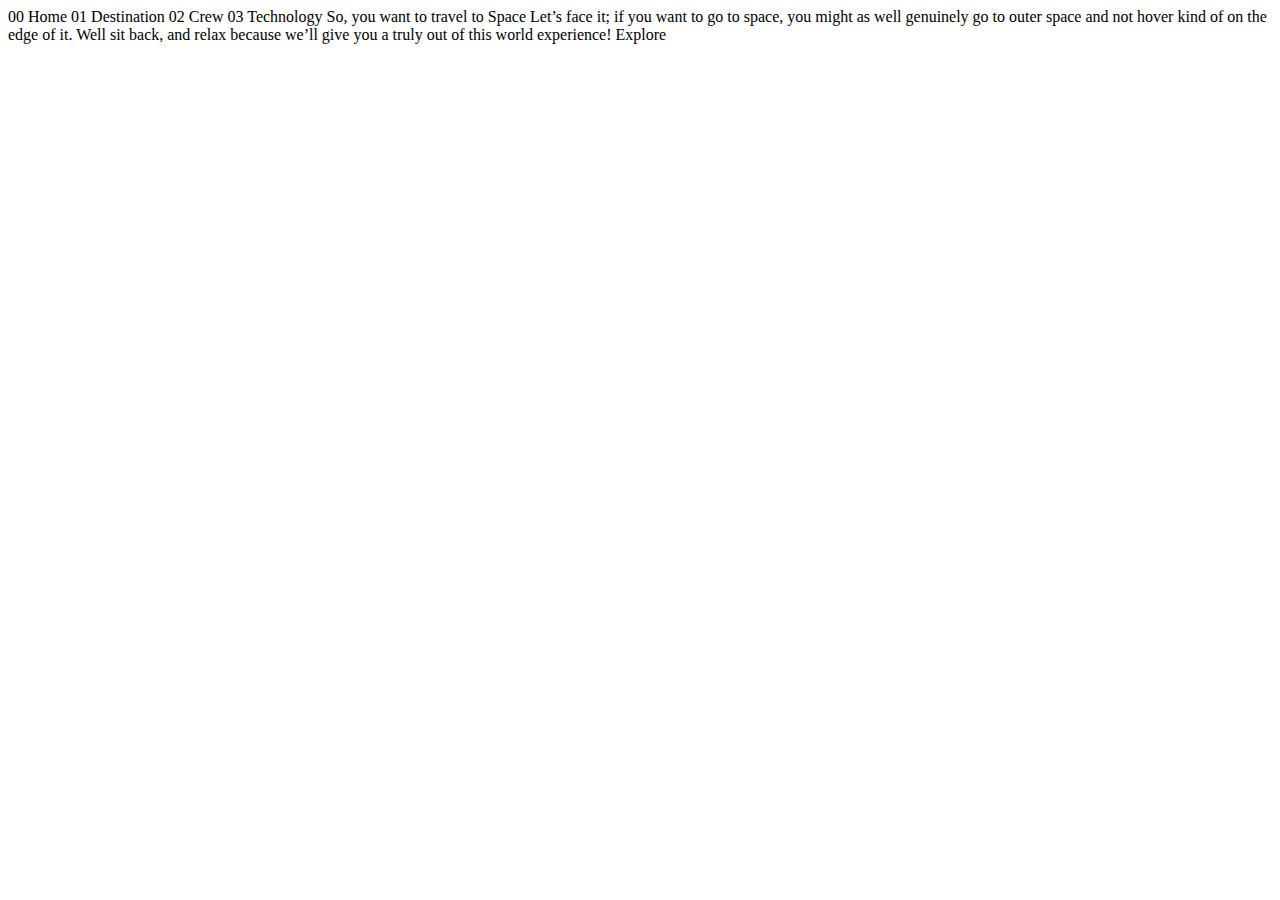
==== index.html @ 78a826af "fix: adjust file structure" ====
<!DOCTYPE html>
<html lang="en">
<head>
  <meta charset="UTF-8">
  <meta name="viewport" content="width=device-width, initial-scale=1.0">

  <link rel="icon" type="image/png" sizes="32x32" href="./assets/favicon-32x32.png">
  
  <title>Frontend Mentor | Space tourism website</title>
</head>
<body>

  00 Home
  01 Destination
  02 Crew
  03 Technology

  So, you want to travel to
  Space
  Let’s face it; if you want to go to space, you might as well genuinely go to 
  outer space and not hover kind of on the edge of it. Well sit back, and relax 
  because we’ll give you a truly out of this world experience!

  Explore

</body>
</html>
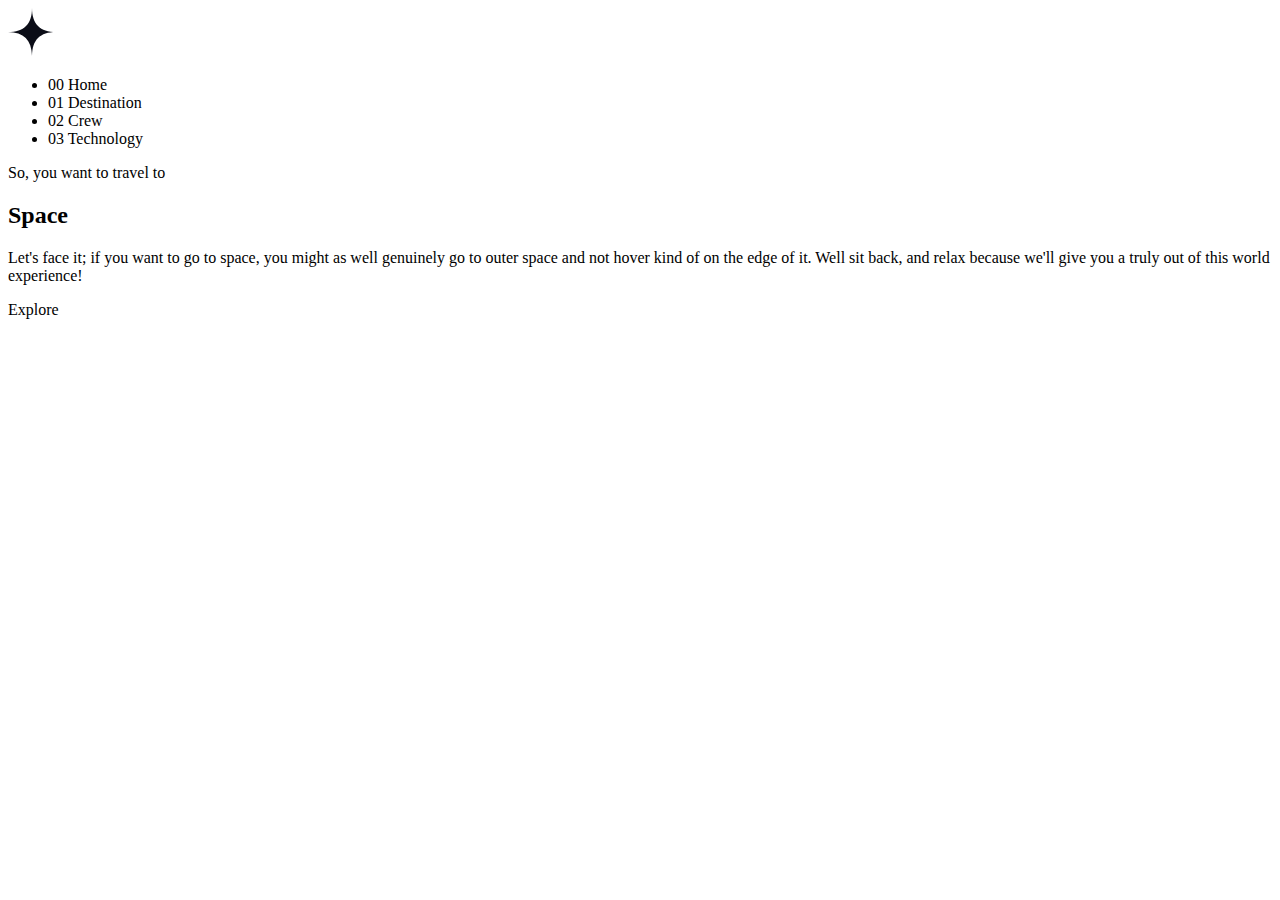
==== commit 2ebcea5f: "feat: add homepage html" ====
--- a/index.html
+++ b/index.html
@@ -1,27 +1,47 @@
 <!DOCTYPE html>
 <html lang="en">
-<head>
-  <meta charset="UTF-8">
-  <meta name="viewport" content="width=device-width, initial-scale=1.0">
+  <head>
+    <meta charset="UTF-8" />
+    <meta name="viewport" content="width=device-width, initial-scale=1.0" />
 
-  <link rel="icon" type="image/png" sizes="32x32" href="./assets/favicon-32x32.png">
-  
-  <title>Frontend Mentor | Space tourism website</title>
-</head>
-<body>
+    <link
+      rel="icon"
+      type="image/png"
+      sizes="32x32"
+      href="./assets/favicon-32x32.png"
+    />
 
-  00 Home
-  01 Destination
-  02 Crew
-  03 Technology
+    <title>Frontend Mentor | Space tourism website</title>
+  </head>
+  <body>
+    <header role="header">
+      <a href="/" class="logo">
+        <img src="/assets/shared/logo.svg" alt="Logo" />
+      </a>
 
-  So, you want to travel to
-  Space
-  Let’s face it; if you want to go to space, you might as well genuinely go to 
-  outer space and not hover kind of on the edge of it. Well sit back, and relax 
-  because we’ll give you a truly out of this world experience!
+      <nav class="navbar">
+        <ul>
+          <li class="navbar-item">00 Home</li>
+          <li class="navbar-item">01 Destination</li>
+          <li class="navbar-item">02 Crew</li>
+          <li class="navbar-item">03 Technology</li>
+        </ul>
+      </nav>
+    </header>
 
-  Explore
+    <main role="main">
+      <div class="text-container">
+        <p>So, you want to travel to</p>
+        <h2>Space</h2>
+        <p>
+          Let&apos;s face it; if you want to go to space, you might as well
+          genuinely go to outer space and not hover kind of on the edge of it.
+          Well sit back, and relax because we&apos;ll give you a truly out of
+          this world experience!
+        </p>
+      </div>
 
-</body>
-</html>+      <div class="explore-container">Explore</div>
+    </main>
+  </body>
+</html>
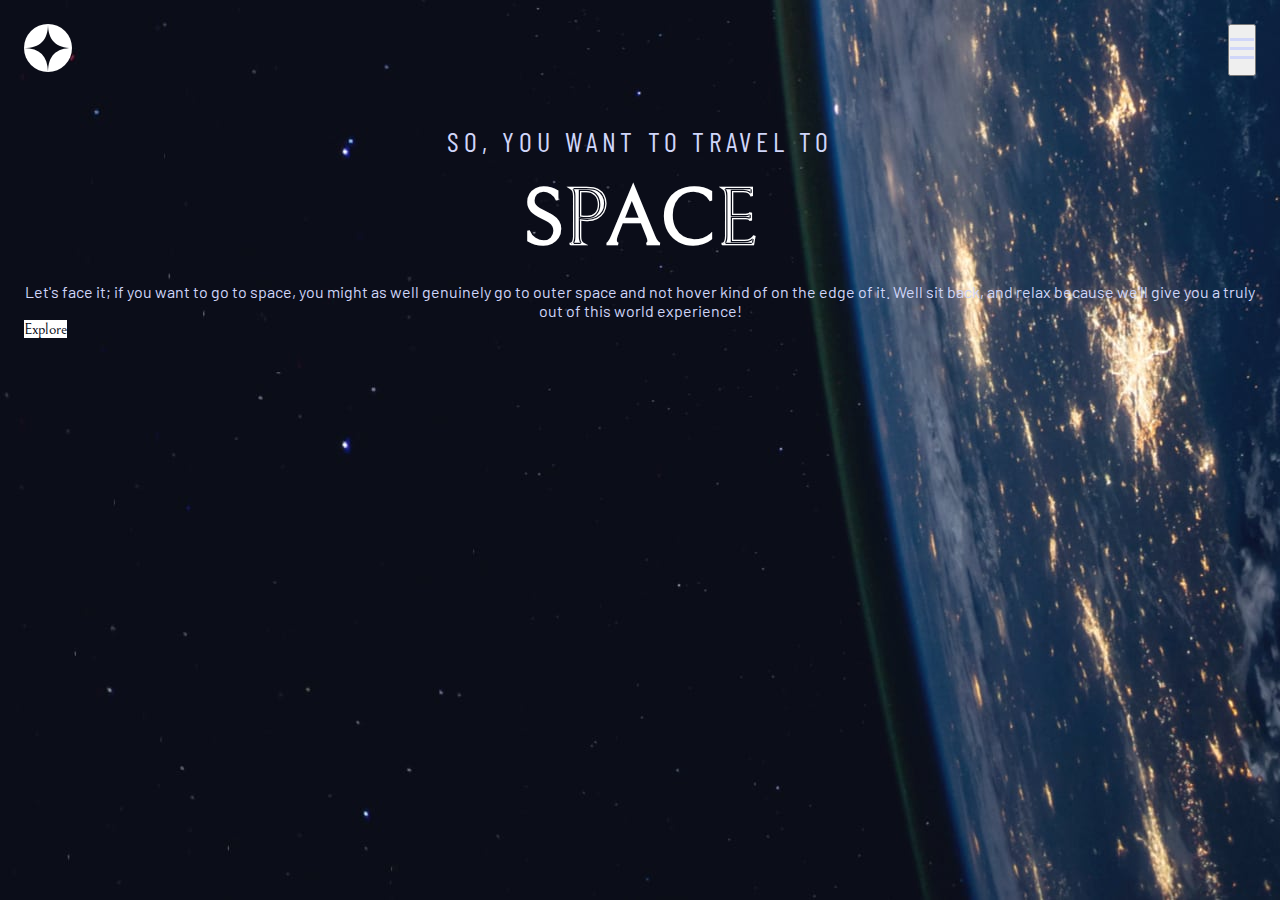
==== commit 5b7a8f1a: "feat: add initial homepage styles for mobile" ====
--- a/index.html
+++ b/index.html
@@ -11,29 +11,39 @@
       href="./assets/favicon-32x32.png"
     />
 
+    <link rel="stylesheet" href="style.css" />
+
     <title>Frontend Mentor | Space tourism website</title>
   </head>
   <body>
-    <header role="header">
+    <header role="header" class="header">
       <a href="/" class="logo">
         <img src="/assets/shared/logo.svg" alt="Logo" />
       </a>
 
-      <nav class="navbar">
+      <button>
+        <img
+          src="/assets/shared/icon-hamburger.svg"
+          alt="Hamburger"
+          class="hamburger"
+        />
+      </button>
+
+      <!-- <nav class="navbar">
         <ul>
           <li class="navbar-item">00 Home</li>
           <li class="navbar-item">01 Destination</li>
           <li class="navbar-item">02 Crew</li>
           <li class="navbar-item">03 Technology</li>
         </ul>
-      </nav>
+      </nav> -->
     </header>
 
     <main role="main">
       <div class="text-container">
-        <p>So, you want to travel to</p>
-        <h2>Space</h2>
-        <p>
+        <p class="subheading">So, you want to travel to</p>
+        <h2 class="title">Space</h2>
+        <p class="description">
           Let&apos;s face it; if you want to go to space, you might as well
           genuinely go to outer space and not hover kind of on the edge of it.
           Well sit back, and relax because we&apos;ll give you a truly out of
@@ -41,7 +51,7 @@
         </p>
       </div>
 
-      <div class="explore-container">Explore</div>
+      <a href="/" class="explore-container"><span>Explore</span></a>
     </main>
   </body>
 </html>
--- a/style.css
+++ b/style.css
@@ -0,0 +1,98 @@
+@import url("https://fonts.googleapis.com/css2?family=Barlow&family=Barlow+Condensed&family=Bellefair&display=swap");
+
+/* Variables */
+:root {
+  --primary: #d0d6f9;
+  --dark: #0b0d17;
+  --light: #ffffff;
+
+  --sans: "Barlow", sans-serif;
+  --sans-condensed: "Barlow Condensed", sans-serif;
+  --serif: "Bellefair", serif;
+}
+
+/* General */
+
+* {
+  box-sizing: border-box;
+  margin: 0;
+  padding: 0;
+}
+
+body {
+  background: url(/assets/home/background-home-mobile.jpg);
+  background-size: cover;
+  background-repeat: no-repeat;
+  padding: 1.5rem;
+  height: 100vh;
+  font-family: "Bellefair", serif;
+  width: 100%;
+}
+
+@media (min-width: 768px) {
+  body {
+    background: url(/assets/home/background-home-tablet.jpg);
+    background-size: cover;
+    background-repeat: no-repeat;
+  }
+}
+
+@media (min-width: 1024px) {
+  body {
+    background: url(/assets/home/background-home-desktop.jpg);
+    background-size: cover;
+    background-repeat: no-repeat;
+  }
+}
+
+/* Header */
+.header {
+  display: flex;
+  justify-content: space-between;
+}
+
+.hamburger {
+}
+
+/* Homepage */
+.text-container {
+  display: flex;
+  flex-direction: column;
+  align-items: center;
+  gap: 1rem;
+  margin-top: 3rem;
+}
+
+.subheading {
+  font-family: var(--sans-condensed);
+  color: var(--primary);
+  font-size: 1rem;
+  letter-spacing: 4.75px;
+  text-transform: uppercase;
+}
+
+.title {
+  color: var(--light);
+  font-size: 5rem;
+  text-transform: uppercase;
+}
+
+.description {
+  color: var(--primary);
+  font-family: var(--sans);
+  text-align: center;
+}
+
+.explore-container {
+  text-decoration: none;
+  color: var(--dark);
+  background-color: var(--light);
+  width: 150px;
+  height: 150px;
+}
+
+@media (min-width: 768px) {
+  .subheading {
+    font-size: 1.75rem;
+  }
+}
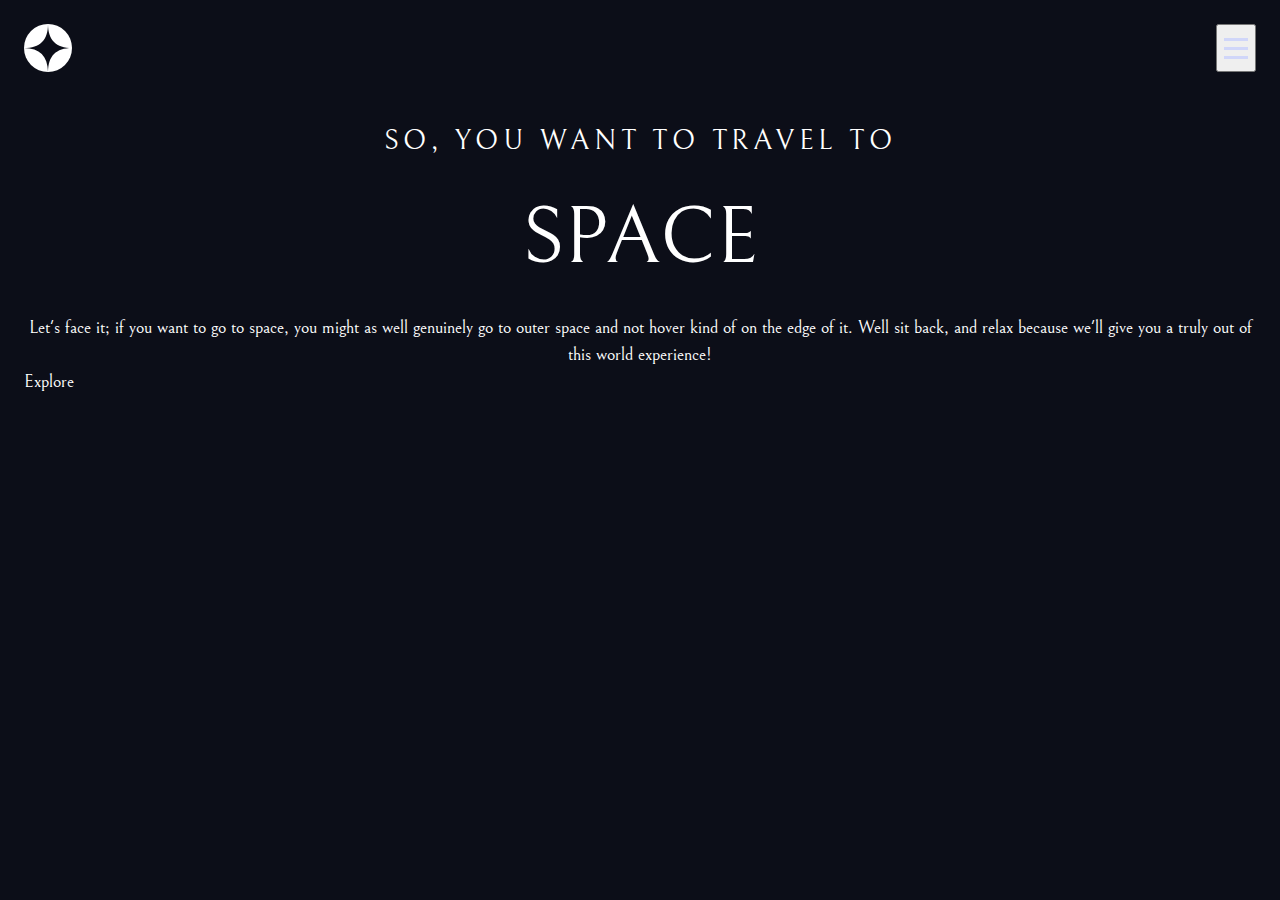
==== commit 82a96921: "style: begin design system and refine main style resets" ====
--- a/index.html
+++ b/index.html
@@ -40,7 +40,7 @@
     </header>
 
     <main role="main">
-      <div class="text-container">
+      <div class="text-container flex">
         <p class="subheading">So, you want to travel to</p>
         <h2 class="title">Space</h2>
         <p class="description">
@@ -51,7 +51,7 @@
         </p>
       </div>
 
-      <a href="/" class="explore-container"><span>Explore</span></a>
+      <a href="/" class="explore-container"><span class="">Explore</span></a>
     </main>
   </body>
 </html>
--- a/style.css
+++ b/style.css
@@ -1,26 +1,300 @@
 @import url("https://fonts.googleapis.com/css2?family=Barlow&family=Barlow+Condensed&family=Bellefair&display=swap");
 
+/* -------------------------------------- */
 /* Variables */
+/* -------------------------------------- */
+
 :root {
-  --primary: #d0d6f9;
-  --dark: #0b0d17;
-  --light: #ffffff;
-
-  --sans: "Barlow", sans-serif;
-  --sans-condensed: "Barlow Condensed", sans-serif;
-  --serif: "Bellefair", serif;
-}
+  /* colours */
+  --primary: 231 77% 90%;
+  --dark: 230 35% 7%;
+  --white: 0 0% 100%;
+
+  /* typography */
+  --ff-serif: "Bellefair", serif;
+  --ff-sans-cond: "Barlow Condensed", sans-serif;
+  --ff-sans-normal: "Barlow", sans-serif;
+
+  /* font-sizes */
+  --fs-900: 9.375rem;
+  --fs-800: 6.25rem;
+  --fs-700: 3.5rem;
+  --fs-600: 2rem;
+  --fs-500: 1.75rem;
+  --fs-400: 1.125rem;
+  --fs-300: 1rem;
+  --fs-200: 0.875rem;
+}
+
+/* -------------------------------------- */
+/* Reset */
+/* -------------------------------------- */
+
+/* Box Sizing */
+*,
+*::before,
+*::after {
+  box-sizing: border-box;
+}
+
+/* Margins */
+body,
+h1,
+h2,
+h3,
+h4,
+p,
+figure,
+picture {
+  margin: 0;
+}
+
+/* Fonts */
+h1,
+h2,
+h3,
+h4,
+p {
+  font-weight: 400;
+}
+
+/* Body */
+body {
+  font-family: var(--ff-sans-normal);
+  font-size: var(--fs-400);
+  color: hsl(var(--white));
+  background-color: hsl(var(--dark));
+  line-height: 1.5;
+  min-height: 100vh;
+}
+
+/* Images */
+img,
+picture {
+  max-width: 100%;
+  display: block;
+}
+
+/* Form Elements */
+input,
+button,
+textarea,
+select {
+  font: inherit;
+}
+
+/* Accessible Animations */
+@media (prefers-reduced-motion: reduce) {
+  *,
+  *::before,
+  *::after {
+    animation-duration: 0.01ms !important;
+    animation-iteration-count: 1 !important;
+    transition-duration: 0.01ms !important;
+    scroll-behavior: auto !important;
+  }
+}
+
+/* -------------------------------------- */
+/* Utility classes */
+/* -------------------------------------- */
 
 /* General */
-
-* {
-  box-sizing: border-box;
+.flex {
+  display: flex;
+  gap: var(--gap, 1rem);
+}
+
+.grid {
+  display: grid;
+  gap: var(--gap, 1rem);
+}
+
+.flow > *:where(:not(:first-child)) {
+  margin-top: 1rem;
+}
+
+.container {
+  padding: 0 2em;
+  margin: 0 auto;
+  max-width: 80rem;
+}
+
+.sr-only {
+  position: absolute;
+  width: 1px;
+  height: 1px;
+  padding: 0;
+  margin: -1px;
+  overflow: hidden;
+  clip: rect(0, 0, 0, 0);
+  white-space: nowrap;
+  border: 0;
+}
+
+/* Colours */
+.bg-primary {
+  background-color: hsl(var(--primary));
+}
+
+.bg-dark {
+  background-color: hsl(var(--dark));
+}
+
+.bg-white {
+  background-color: hsl(var(--white));
+}
+
+.text-primary {
+  color: hsl(var(--primary));
+}
+
+.text-dark {
+  color: hsl(var(--dark));
+}
+
+.text-white {
+  color: hsl(var(--white));
+}
+
+/* typography */
+
+.ff-serif {
+  font-family: var(--ff-serif);
+}
+.ff-sans-cond {
+  font-family: var(--ff-sans-cond);
+}
+.ff-sans-normal {
+  font-family: var(--ff-sans-normal);
+}
+
+.letter-spacing-1 {
+  letter-spacing: 4.75px;
+}
+.letter-spacing-2 {
+  letter-spacing: 2.7px;
+}
+.letter-spacing-3 {
+  letter-spacing: 2.35px;
+}
+
+.uppercase {
+  text-transform: uppercase;
+}
+
+.fs-900 {
+  font-size: var(--fs-900);
+}
+.fs-800 {
+  font-size: var(--fs-800);
+}
+.fs-700 {
+  font-size: var(--fs-700);
+}
+.fs-600 {
+  font-size: var(--fs-600);
+}
+.fs-500 {
+  font-size: var(--fs-500);
+}
+.fs-400 {
+  font-size: var(--fs-400);
+}
+.fs-300 {
+  font-size: var(--fs-300);
+}
+.fs-200 {
+  font-size: var(--fs-200);
+}
+
+.fs-900,
+.fs-800,
+.fs-700,
+.fs-600 {
+  line-height: 1.1;
+}
+
+.numbered-title {
+  text-transform: uppercase;
+  font-family: var(--ff-sans-cond);
+  font-size: var(--fs-500);
+  letter-spacing: 4.75px;
+}
+
+.numbered-title span {
+  font-weight: 700;
+  color: hsl(var(--white) / 0.3);
+  margin-right: 0.5em;
+}
+
+/* -------------------------------------- */
+/* Components */
+/* -------------------------------------- */
+
+.large-button {
+  text-decoration: none;
+  border-radius: 100%;
+  /* Could use height and width */
+  /* width: 400px; */
+  /* height: 400px; */
+  /* Or instead use modern CSS with aspect ratio */
+  padding: 0 2em;
+  aspect-ratio: 1;
+  display: grid;
+  place-items: center;
+  transition: all 0.5s ease-out;
+}
+
+.large-button:hover {
+  box-shadow: 0 0 0 75px hsl(var(--white) / 0.1);
+}
+
+/* Kevin's Solution */
+/* .large-button::after {
+  content: '';
+  position: absolute;
+  z-index: -1;
+  width: 100%;
+  height: 100%;
+  background: hsl( var(--clr-white) / .15);
+  border-radius: 50%;
+  opacity: 0;
+  transition: opacity 500ms linear, transform 750ms ease-in-out;
+}
+
+.large-button:hover::after,
+.large-button:focus::after {
+  opacity: 1;
+  transform: scale(1.5);
+} */
+
+.primary-navigation {
+  --gap: 8rem;
+  list-style: none;
+  padding: 0;
   margin: 0;
-  padding: 0;
-}
+}
+
+.primary-navigation a {
+  text-decoration: none;
+}
+
+.primary-navigation a > span {
+  font-weight: 700;
+  margin-right: 0.5em;
+}
+
+.underline-indicators > * {
+  border-bottom: .2rem solid hsl(var(--white));
+}
+
+/* --------------------------------------------- */
+
+/* OLD */
 
 body {
-  background: url(/assets/home/background-home-mobile.jpg);
+  /* background: url(/assets/home/background-home-mobile.jpg); */
   background-size: cover;
   background-repeat: no-repeat;
   padding: 1.5rem;
@@ -31,7 +305,7 @@
 
 @media (min-width: 768px) {
   body {
-    background: url(/assets/home/background-home-tablet.jpg);
+    /* background: url(/assets/home/background-home-tablet.jpg); */
     background-size: cover;
     background-repeat: no-repeat;
   }
@@ -39,7 +313,7 @@
 
 @media (min-width: 1024px) {
   body {
-    background: url(/assets/home/background-home-desktop.jpg);
+    /* background: url(/assets/home/background-home-desktop.jpg); */
     background-size: cover;
     background-repeat: no-repeat;
   }
@@ -72,7 +346,7 @@
 }
 
 .title {
-  color: var(--light);
+  color: var(--white);
   font-size: 5rem;
   text-transform: uppercase;
 }
@@ -86,7 +360,7 @@
 .explore-container {
   text-decoration: none;
   color: var(--dark);
-  background-color: var(--light);
+  background-color: var(--white);
   width: 150px;
   height: 150px;
 }
